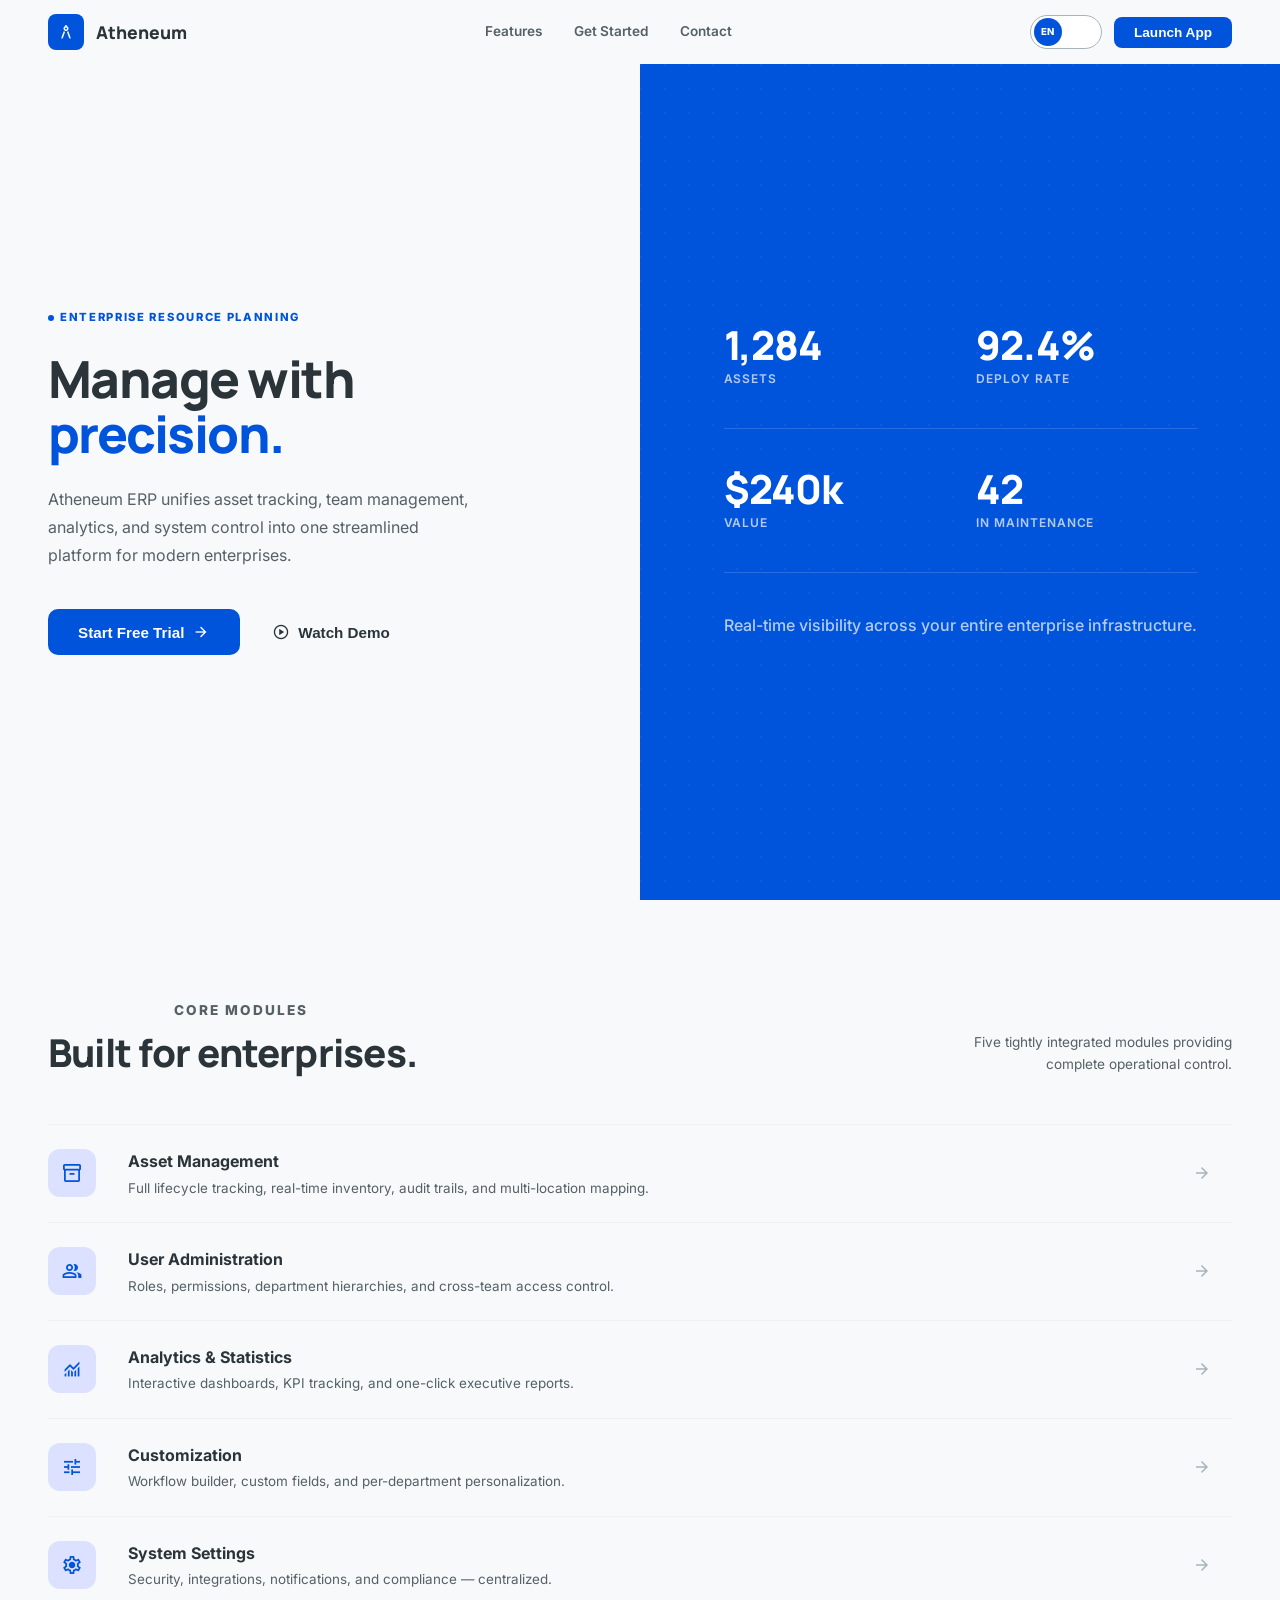
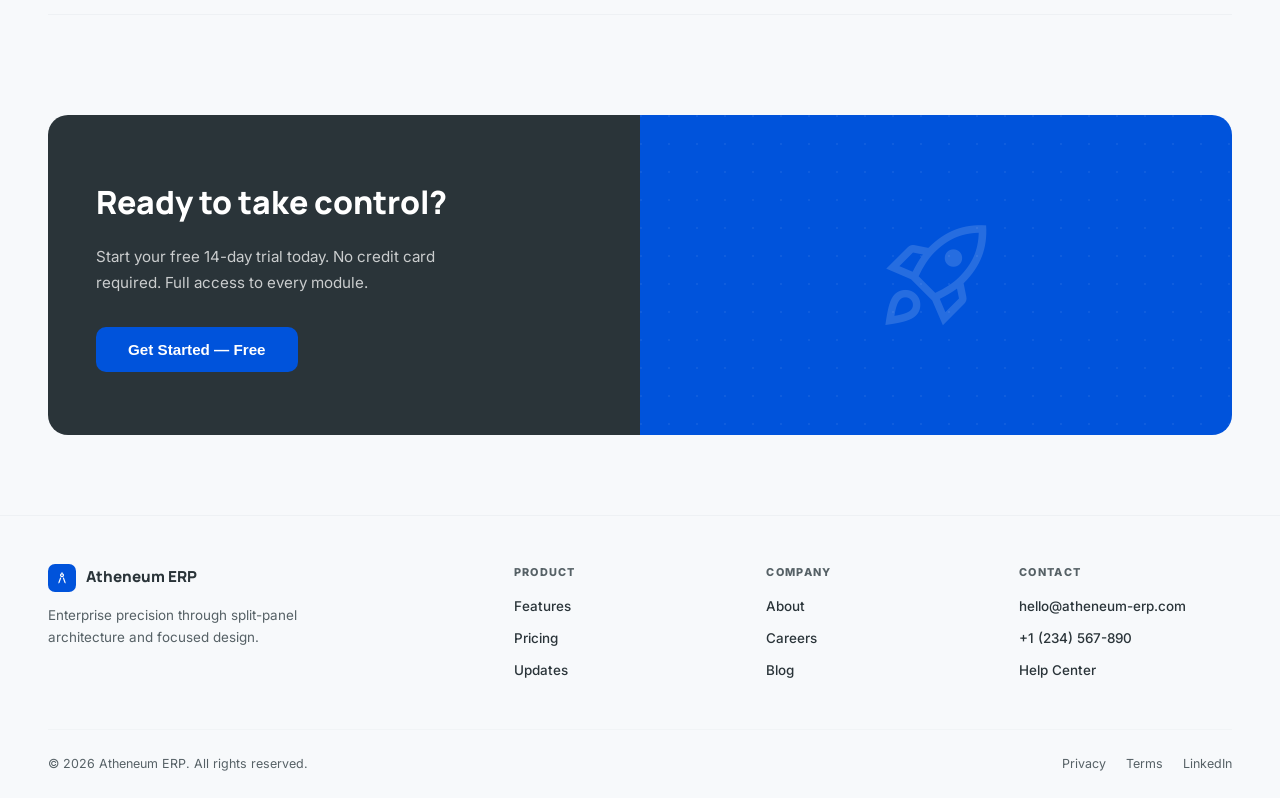
==== small-projects/ERP/landing/design5.html @ 6c259ea2 "done with ERP visuals" ====
<!doctype html>
<html lang="en" dir="ltr">
  <head>
    <meta charset="UTF-8" />
    <meta name="viewport" content="width=device-width, initial-scale=1.0" />
    <title>Atheneum ERP — Precision Architect</title>
    <meta
      name="description"
      content="Atheneum ERP — Asymmetric split-panel landing page for enterprise resource planning."
    />
    <link
      href="https://fonts.googleapis.com/css2?family=Manrope:wght@400;500;600;700;800&family=Inter:wght@400;500;600;700&display=swap"
      rel="stylesheet"
    />
    <link
      href="https://fonts.googleapis.com/css2?family=Material+Symbols+Outlined:wght,FILL@100..700,0..1&display=swap"
      rel="stylesheet"
    />
    <link
      href="https://fonts.googleapis.com/css2?family=Noto+Sans+Arabic:wght@400;500;600;700;800&display=swap"
      rel="stylesheet"
    />
    <style>
      *,
      *::before,
      *::after {
        margin: 0;
        padding: 0;
        box-sizing: border-box;
      }

      :root {
        --primary: #0053db;
        --primary-dim: #0048c1;
        --primary-light: #dbe1ff;
        --surface: #f7f9fb;
        --surface-lowest: #ffffff;
        --on-surface: #2a3439;
        --on-surface-variant: #566166;
        --outline-variant: #a9b4b9;
      }

      html {
        scroll-behavior: smooth;
      }
      body {
        font-family: "Inter", "Noto Sans Arabic", sans-serif;
        background: var(--surface);
        color: var(--on-surface);
        -webkit-font-smoothing: antialiased;
        line-height: 1.6;
      }
      [dir="rtl"] body {
        font-family: "Noto Sans Arabic", "Inter", sans-serif;
      }
      .font-headline {
        font-family: "Manrope", "Noto Sans Arabic", sans-serif;
      }
      [dir="rtl"] .font-headline {
        font-family: "Noto Sans Arabic", "Manrope", sans-serif;
      }

      /* ── Nav ── */
      .nav {
        position: fixed;
        top: 0;
        left: 0;
        right: 0;
        z-index: 100;
        background: rgba(247, 249, 251, 0.92);
        backdrop-filter: blur(20px);
      }
      .nav-inner {
        max-width: 1280px;
        margin: 0 auto;
        padding: 0 3rem;
        display: flex;
        align-items: center;
        justify-content: space-between;
        height: 64px;
      }
      .nav-logo {
        display: flex;
        align-items: center;
        gap: 0.75rem;
        text-decoration: none;
        color: inherit;
      }
      .logo-icon {
        width: 36px;
        height: 36px;
        background: var(--primary);
        border-radius: 8px;
        display: flex;
        align-items: center;
        justify-content: center;
      }
      .logo-icon span {
        color: white;
        font-size: 20px;
      }
      .logo-text {
        font-weight: 800;
        font-size: 1.1rem;
      }
      [dir="rtl"] .logo-text {
        font-family: "Noto Sans Arabic", "Manrope", sans-serif;
      }
      .nav-mid {
        display: flex;
        gap: 2rem;
      }
      .nav-mid a {
        text-decoration: none;
        font-size: 0.85rem;
        font-weight: 600;
        color: var(--on-surface-variant);
        transition: color 0.2s;
      }
      .nav-mid a:hover {
        color: var(--primary);
      }
      .nav-end {
        display: flex;
        align-items: center;
        gap: 0.75rem;
      }
      .lang-toggle {
        width: 72px;
        height: 34px;
        border-radius: 100px;
        border: 1px solid var(--outline-variant);
        background: var(--surface-lowest);
        cursor: pointer;
        position: relative;
        transition: all 0.3s;
        display: flex;
        align-items: center;
        padding: 3px;
      }
      .lang-toggle .knob {
        width: 28px;
        height: 28px;
        border-radius: 50%;
        background: var(--primary);
        display: flex;
        align-items: center;
        justify-content: center;
        color: white;
        font-size: 0.6rem;
        font-weight: 800;
        transition: transform 0.3s cubic-bezier(0.4, 0, 0.2, 1);
      }
      .lang-toggle.ar .knob {
        transform: translateX(36px);
      }
      [dir="rtl"] .lang-toggle.ar .knob {
        transform: translateX(-36px);
      }
      .cta-nav {
        padding: 8px 20px;
        border-radius: 8px;
        border: none;
        background: var(--primary);
        color: white;
        font-size: 0.85rem;
        font-weight: 700;
        cursor: pointer;
        transition: all 0.2s;
      }
      .cta-nav:hover {
        background: var(--primary-dim);
      }

      /* ── Split Hero ── */
      .hero {
        min-height: 100vh;
        display: grid;
        grid-template-columns: 1fr 1fr;
        padding-top: 64px;
      }
      .hero-left {
        display: flex;
        flex-direction: column;
        justify-content: center;
        padding: 80px 4rem 80px 3rem;
      }
      .hero-kicker {
        display: inline-flex;
        align-items: center;
        gap: 6px;
        font-size: 0.7rem;
        font-weight: 800;
        text-transform: uppercase;
        letter-spacing: 0.15em;
        color: var(--primary);
        margin-bottom: 1.5rem;
      }
      .hero-kicker .bullet {
        width: 6px;
        height: 6px;
        border-radius: 50%;
        background: var(--primary);
      }
      .hero h1 {
        font-size: clamp(2.5rem, 4vw, 3.5rem);
        font-weight: 800;
        line-height: 1.08;
        letter-spacing: -0.03em;
        margin-bottom: 1.5rem;
      }
      .hero h1 .blue {
        color: var(--primary);
      }
      .hero-desc {
        font-size: 1rem;
        color: var(--on-surface-variant);
        line-height: 1.75;
        margin-bottom: 2.5rem;
        max-width: 420px;
      }
      .hero-btns {
        display: flex;
        gap: 0.75rem;
      }
      .btn-solid {
        padding: 14px 30px;
        border-radius: 10px;
        border: none;
        background: var(--primary);
        color: white;
        font-size: 0.95rem;
        font-weight: 700;
        cursor: pointer;
        transition: all 0.25s;
        display: inline-flex;
        align-items: center;
        gap: 0.5rem;
      }
      .btn-solid:hover {
        background: var(--primary-dim);
        transform: translateY(-1px);
      }
      .btn-text {
        padding: 14px 20px;
        border-radius: 10px;
        border: none;
        background: transparent;
        color: var(--on-surface);
        font-size: 0.95rem;
        font-weight: 700;
        cursor: pointer;
        transition: color 0.2s;
        display: inline-flex;
        align-items: center;
        gap: 0.5rem;
      }
      .btn-text:hover {
        color: var(--primary);
      }

      .hero-right {
        background: var(--primary);
        display: flex;
        align-items: center;
        justify-content: center;
        position: relative;
        overflow: hidden;
      }
      .hero-right::before {
        content: "";
        position: absolute;
        inset: 0;
        opacity: 0.06;
        pointer-events: none;
        background: radial-gradient(
          circle at 1px 1px,
          white 1px,
          transparent 0
        );
        background-size: 24px 24px;
      }
      .hero-panel-content {
        position: relative;
        z-index: 1;
        color: white;
        padding: 3rem;
      }
      .panel-stats {
        display: grid;
        grid-template-columns: 1fr 1fr;
        gap: 2rem;
      }
      .panel-stat .value {
        font-size: 2.5rem;
        font-weight: 800;
        letter-spacing: -0.02em;
        line-height: 1;
      }
      .panel-stat .label {
        font-size: 0.75rem;
        font-weight: 600;
        opacity: 0.7;
        text-transform: uppercase;
        letter-spacing: 0.08em;
        margin-top: 0.25rem;
      }
      .panel-divider {
        grid-column: span 2;
        height: 1px;
        background: rgba(255, 255, 255, 0.15);
        margin: 0.5rem 0;
      }
      .panel-tagline {
        grid-column: span 2;
        font-size: 1rem;
        opacity: 0.7;
        font-weight: 500;
        line-height: 1.6;
      }

      /* ── Features (horizontal scroll style within grid) ── */
      .features {
        padding: 100px 3rem;
        max-width: 1280px;
        margin: 0 auto;
      }
      .section-header {
        display: flex;
        justify-content: space-between;
        align-items: flex-end;
        margin-bottom: 3rem;
      }
      .section-label {
        font-size: 0.7rem;
        font-weight: 800;
        text-transform: uppercase;
        letter-spacing: 0.15em;
        color: var(--primary);
        margin-bottom: 0.5rem;
      }
      .section-title {
        font-size: clamp(1.8rem, 3vw, 2.4rem);
        font-weight: 800;
        letter-spacing: -0.02em;
        line-height: 1.2;
      }
      .section-header p {
        font-size: 0.85rem;
        color: var(--on-surface-variant);
        max-width: 260px;
        text-align: right;
        line-height: 1.6;
      }
      [dir="rtl"] .section-header p {
        text-align: left;
      }

      .features-list {
        display: flex;
        flex-direction: column;
        gap: 0;
      }
      .feature-item {
        display: grid;
        grid-template-columns: 56px 1fr 40px;
        gap: 1.5rem;
        padding: 1.5rem 0;
        border-bottom: 1px solid rgba(169, 180, 185, 0.12);
        align-items: center;
        transition: all 0.2s;
        cursor: default;
      }
      .feature-item:first-child {
        border-top: 1px solid rgba(169, 180, 185, 0.12);
      }
      .feature-item:hover {
        padding-left: 0.5rem;
      }
      [dir="rtl"] .feature-item:hover {
        padding-left: 0;
        padding-right: 0.5rem;
      }
      .feature-item .icon-circle {
        width: 48px;
        height: 48px;
        border-radius: 12px;
        background: var(--primary-light);
        display: flex;
        align-items: center;
        justify-content: center;
      }
      .feature-item .icon-circle span {
        color: var(--primary);
        font-size: 22px;
      }
      .feature-item h3 {
        font-size: 1rem;
        font-weight: 700;
        margin-bottom: 0.2rem;
      }
      .feature-item p {
        font-size: 0.84rem;
        color: var(--on-surface-variant);
        line-height: 1.5;
      }
      .feature-item .arrow {
        color: var(--outline-variant);
        transition: all 0.2s;
        font-size: 20px;
      }
      .feature-item:hover .arrow {
        color: var(--primary);
        transform: translateX(4px);
      }
      [dir="rtl"] .feature-item:hover .arrow {
        transform: translateX(-4px);
      }

      /* ── CTA ── */
      .cta-section {
        padding: 0 3rem 80px;
        max-width: 1280px;
        margin: 0 auto;
      }
      .cta-split {
        display: grid;
        grid-template-columns: 1fr 1fr;
        border-radius: 20px;
        overflow: hidden;
        min-height: 320px;
      }
      .cta-left {
        background: var(--on-surface);
        color: white;
        padding: 48px;
        display: flex;
        flex-direction: column;
        justify-content: center;
      }
      .cta-left h2 {
        font-size: clamp(1.5rem, 2.5vw, 2rem);
        font-weight: 800;
        margin-bottom: 1rem;
      }
      .cta-left p {
        font-size: 0.95rem;
        opacity: 0.75;
        line-height: 1.7;
        margin-bottom: 2rem;
        max-width: 380px;
      }
      .btn-cta {
        padding: 14px 32px;
        border-radius: 10px;
        border: none;
        background: var(--primary);
        color: white;
        font-size: 0.95rem;
        font-weight: 700;
        cursor: pointer;
        transition: all 0.25s;
        align-self: flex-start;
      }
      .btn-cta:hover {
        transform: translateY(-2px);
        box-shadow: 0 8px 20px rgba(0, 83, 219, 0.3);
      }
      .cta-right {
        background: var(--primary);
        display: flex;
        align-items: center;
        justify-content: center;
        position: relative;
        overflow: hidden;
      }
      .cta-right::before {
        content: "";
        position: absolute;
        inset: 0;
        opacity: 0.06;
        pointer-events: none;
        background: radial-gradient(
          circle at 1px 1px,
          white 1px,
          transparent 0
        );
        background-size: 28px 28px;
      }
      .cta-right .big-icon {
        font-size: 120px;
        color: white;
        opacity: 0.15;
      }

      /* ── Footer ── */
      .footer {
        padding: 48px 3rem 24px;
        max-width: 1280px;
        margin: 0 auto;
        border-top: 1px solid rgba(169, 180, 185, 0.12);
      }
      .footer-grid {
        display: grid;
        grid-template-columns: 2fr 1fr 1fr 1fr;
        gap: 2.5rem;
        margin-bottom: 2.5rem;
      }
      .footer-brand p {
        font-size: 0.84rem;
        color: var(--on-surface-variant);
        line-height: 1.7;
        margin-top: 0.75rem;
        max-width: 260px;
      }
      .footer h4 {
        font-size: 0.68rem;
        font-weight: 800;
        text-transform: uppercase;
        letter-spacing: 0.12em;
        color: var(--on-surface-variant);
        margin-bottom: 0.75rem;
      }
      .footer ul {
        list-style: none;
      }
      .footer ul li {
        margin-bottom: 0.4rem;
      }
      .footer ul a {
        text-decoration: none;
        font-size: 0.84rem;
        color: var(--on-surface);
        font-weight: 500;
        transition: color 0.2s;
      }
      .footer ul a:hover {
        color: var(--primary);
      }
      .footer-bottom {
        display: flex;
        justify-content: space-between;
        align-items: center;
        padding-top: 1.5rem;
        border-top: 1px solid rgba(169, 180, 185, 0.08);
        font-size: 0.78rem;
        color: var(--on-surface-variant);
      }
      .footer-links {
        display: flex;
        gap: 1.25rem;
      }
      .footer-links a {
        color: var(--on-surface-variant);
        text-decoration: none;
        transition: color 0.2s;
      }
      .footer-links a:hover {
        color: var(--primary);
      }

      @media (max-width: 768px) {
        .nav-mid {
          display: none;
        }
        .nav-inner {
          padding: 0 1.5rem;
        }
        .hero {
          grid-template-columns: 1fr;
        }
        .hero-left {
          padding: 80px 1.5rem 40px;
        }
        .hero-right {
          min-height: 360px;
        }
        .features {
          padding: 60px 1.5rem;
        }
        .section-header {
          flex-direction: column;
          align-items: flex-start;
          gap: 1rem;
        }
        .section-header p {
          text-align: left;
        }
        .feature-item {
          grid-template-columns: 48px 1fr;
        }
        .feature-item .arrow {
          display: none;
        }
        .cta-section {
          padding: 0 1.5rem 60px;
        }
        .cta-split {
          grid-template-columns: 1fr;
        }
        .cta-right {
          min-height: 200px;
        }
        .footer {
          padding: 48px 1.5rem 24px;
        }
        .footer-grid {
          grid-template-columns: 1fr 1fr;
          gap: 1.5rem;
        }
        .footer-bottom {
          flex-direction: column;
          gap: 0.75rem;
          text-align: center;
        }
      }

      .fade-up {
        opacity: 0;
        transform: translateY(20px);
        transition:
          opacity 0.5s ease,
          transform 0.5s ease;
      }
      .fade-up.visible {
        opacity: 1;
        transform: translateY(0);
      }
    </style>
  </head>
  <body>
    <!-- Nav -->
    <nav class="nav">
      <div class="nav-inner">
        <a href="#" class="nav-logo">
          <div class="logo-icon">
            <span class="material-symbols-outlined">architecture</span>
          </div>
          <span class="logo-text font-headline">Atheneum</span>
        </a>
        <div class="nav-mid">
          <a href="#features" data-en="Features" data-ar="المميزات">Features</a>
          <a href="#cta" data-en="Get Started" data-ar="ابدأ">Get Started</a>
          <a href="#contact" data-en="Contact" data-ar="تواصل">Contact</a>
        </div>
        <div class="nav-end">
          <div class="lang-toggle" id="langToggle" onclick="toggleLang()">
            <div class="knob" id="langKnob">EN</div>
          </div>
          <button class="cta-nav" data-en="Launch App" data-ar="تشغيل">
            Launch App
          </button>
        </div>
      </div>
    </nav>

    <!-- Split Hero -->
    <section class="hero">
      <div class="hero-left fade-up">
        <div class="hero-kicker">
          <div class="bullet"></div>
          <span
            data-en="Enterprise Resource Planning"
            data-ar="تخطيط موارد المؤسسات"
            >Enterprise Resource Planning</span
          >
        </div>
        <h1 class="font-headline">
          <span data-en="Manage with" data-ar="أدر بـ">Manage with</span><br />
          <span class="blue" data-en="precision." data-ar="دقة."
            >precision.</span
          >
        </h1>
        <p
          class="hero-desc"
          data-en="Atheneum ERP unifies asset tracking, team management, analytics, and system control into one streamlined platform for modern enterprises."
          data-ar="يوحد Atheneum ERP تتبع الأصول وإدارة الفرق والتحليلات والتحكم بالنظام في منصة واحدة مبسطة للمؤسسات الحديثة."
        >
          Atheneum ERP unifies asset tracking, team management, analytics, and
          system control into one streamlined platform for modern enterprises.
        </p>
        <div class="hero-btns">
          <button class="btn-solid">
            <span data-en="Start Free Trial" data-ar="ابدأ تجربة مجانية"
              >Start Free Trial</span
            >
            <span class="material-symbols-outlined" style="font-size: 18px"
              >arrow_forward</span
            >
          </button>
          <button class="btn-text">
            <span class="material-symbols-outlined" style="font-size: 18px"
              >play_circle</span
            >
            <span data-en="Watch Demo" data-ar="شاهد العرض">Watch Demo</span>
          </button>
        </div>
      </div>
      <div class="hero-right">
        <div class="hero-panel-content fade-up">
          <div class="panel-stats">
            <div class="panel-stat">
              <div class="value font-headline">1,284</div>
              <div class="label" data-en="Assets" data-ar="أصول">Assets</div>
            </div>
            <div class="panel-stat">
              <div class="value font-headline">92.4%</div>
              <div class="label" data-en="Deploy Rate" data-ar="معدل النشر">
                Deploy Rate
              </div>
            </div>
            <div class="panel-divider"></div>
            <div class="panel-stat">
              <div class="value font-headline">$240k</div>
              <div class="label" data-en="Value" data-ar="القيمة">Value</div>
            </div>
            <div class="panel-stat">
              <div class="value font-headline">42</div>
              <div class="label" data-en="In Maintenance" data-ar="قيد الصيانة">
                In Maintenance
              </div>
            </div>
            <div class="panel-divider"></div>
            <p
              class="panel-tagline"
              data-en="Real-time visibility across your entire enterprise infrastructure."
              data-ar="رؤية فورية عبر البنية التحتية الكاملة لمؤسستك."
            >
              Real-time visibility across your entire enterprise infrastructure.
            </p>
          </div>
        </div>
      </div>
    </section>

    <!-- Features -->
    <section class="features" id="features">
      <div class="section-header fade-up">
        <div>
          <p
            class="section-label"
            data-en="Core Modules"
            data-ar="الوحدات الأساسية"
          >
            Core Modules
          </p>
          <h2
            class="section-title font-headline"
            data-en="Built for enterprises."
            data-ar="مصمم للمؤسسات."
          >
            Built for enterprises.
          </h2>
        </div>
        <p
          data-en="Five tightly integrated modules providing complete operational control."
          data-ar="خمس وحدات متكاملة بإحكام توفر تحكمًا تشغيليًا كاملاً."
        >
          Five tightly integrated modules providing complete operational
          control.
        </p>
      </div>
      <div class="features-list">
        <div class="feature-item fade-up">
          <div class="icon-circle">
            <span class="material-symbols-outlined">inventory_2</span>
          </div>
          <div>
            <h3 data-en="Asset Management" data-ar="إدارة الأصول">
              Asset Management
            </h3>
            <p
              data-en="Full lifecycle tracking, real-time inventory, audit trails, and multi-location mapping."
              data-ar="تتبع دورة الحياة الكاملة، جرد فوري، مسارات تدقيق، وخرائط متعددة المواقع."
            >
              Full lifecycle tracking, real-time inventory, audit trails, and
              multi-location mapping.
            </p>
          </div>
          <span class="material-symbols-outlined arrow">arrow_forward</span>
        </div>
        <div class="feature-item fade-up">
          <div class="icon-circle">
            <span class="material-symbols-outlined">group</span>
          </div>
          <div>
            <h3 data-en="User Administration" data-ar="إدارة المستخدمين">
              User Administration
            </h3>
            <p
              data-en="Roles, permissions, department hierarchies, and cross-team access control."
              data-ar="الأدوار والصلاحيات وتسلسل الأقسام والتحكم في الوصول عبر الفرق."
            >
              Roles, permissions, department hierarchies, and cross-team access
              control.
            </p>
          </div>
          <span class="material-symbols-outlined arrow">arrow_forward</span>
        </div>
        <div class="feature-item fade-up">
          <div class="icon-circle">
            <span class="material-symbols-outlined">monitoring</span>
          </div>
          <div>
            <h3
              data-en="Analytics & Statistics"
              data-ar="التحليلات والإحصائيات"
            >
              Analytics & Statistics
            </h3>
            <p
              data-en="Interactive dashboards, KPI tracking, and one-click executive reports."
              data-ar="لوحات تحكم تفاعلية وتتبع المؤشرات وتقارير تنفيذية بنقرة واحدة."
            >
              Interactive dashboards, KPI tracking, and one-click executive
              reports.
            </p>
          </div>
          <span class="material-symbols-outlined arrow">arrow_forward</span>
        </div>
        <div class="feature-item fade-up">
          <div class="icon-circle">
            <span class="material-symbols-outlined">tune</span>
          </div>
          <div>
            <h3 data-en="Customization" data-ar="التخصيص">Customization</h3>
            <p
              data-en="Workflow builder, custom fields, and per-department personalization."
              data-ar="منشئ سير العمل وحقول مخصصة وتخصيص لكل قسم."
            >
              Workflow builder, custom fields, and per-department
              personalization.
            </p>
          </div>
          <span class="material-symbols-outlined arrow">arrow_forward</span>
        </div>
        <div class="feature-item fade-up">
          <div class="icon-circle">
            <span class="material-symbols-outlined">settings</span>
          </div>
          <div>
            <h3 data-en="System Settings" data-ar="إعدادات النظام">
              System Settings
            </h3>
            <p
              data-en="Security, integrations, notifications, and compliance — centralized."
              data-ar="الأمان والتكاملات والإشعارات والامتثال — مركزية."
            >
              Security, integrations, notifications, and compliance —
              centralized.
            </p>
          </div>
          <span class="material-symbols-outlined arrow">arrow_forward</span>
        </div>
      </div>
    </section>

    <!-- CTA -->
    <section class="cta-section" id="cta">
      <div class="cta-split fade-up">
        <div class="cta-left">
          <h2
            class="font-headline"
            data-en="Ready to take control?"
            data-ar="هل أنت مستعد للسيطرة؟"
          >
            Ready to take control?
          </h2>
          <p
            data-en="Start your free 14-day trial today. No credit card required. Full access to every module."
            data-ar="ابدأ تجربتك المجانية لمدة 14 يومًا اليوم. بدون بطاقة ائتمان. وصول كامل لكل الوحدات."
          >
            Start your free 14-day trial today. No credit card required. Full
            access to every module.
          </p>
          <button
            class="btn-cta"
            data-en="Get Started — Free"
            data-ar="ابدأ — مجانًا"
          >
            Get Started — Free
          </button>
        </div>
        <div class="cta-right">
          <span class="material-symbols-outlined big-icon">rocket_launch</span>
        </div>
      </div>
    </section>

    <!-- Footer -->
    <footer class="footer" id="contact">
      <div class="footer-grid">
        <div class="footer-brand">
          <div
            style="
              display: flex;
              align-items: center;
              gap: 0.6rem;
              margin-bottom: 0.5rem;
            "
          >
            <div
              class="logo-icon"
              style="width: 28px; height: 28px; border-radius: 7px"
            >
              <span class="material-symbols-outlined" style="font-size: 16px"
                >architecture</span
              >
            </div>
            <span class="logo-text font-headline" style="font-size: 0.95rem"
              >Atheneum ERP</span
            >
          </div>
          <p
            data-en="Enterprise precision through split-panel architecture and focused design."
            data-ar="دقة مؤسسية من خلال هندسة الألواح المنقسمة والتصميم المركّز."
          >
            Enterprise precision through split-panel architecture and focused
            design.
          </p>
        </div>
        <div>
          <h4 data-en="Product" data-ar="المنتج">Product</h4>
          <ul>
            <li>
              <a href="#features" data-en="Features" data-ar="المميزات"
                >Features</a
              >
            </li>
            <li><a href="#" data-en="Pricing" data-ar="الأسعار">Pricing</a></li>
            <li>
              <a href="#" data-en="Updates" data-ar="التحديثات">Updates</a>
            </li>
          </ul>
        </div>
        <div>
          <h4 data-en="Company" data-ar="الشركة">Company</h4>
          <ul>
            <li><a href="#" data-en="About" data-ar="عن الشركة">About</a></li>
            <li><a href="#" data-en="Careers" data-ar="التوظيف">Careers</a></li>
            <li><a href="#" data-en="Blog" data-ar="المدونة">Blog</a></li>
          </ul>
        </div>
        <div>
          <h4 data-en="Contact" data-ar="تواصل">Contact</h4>
          <ul>
            <li>
              <a href="mailto:hello@atheneum-erp.com">hello@atheneum-erp.com</a>
            </li>
            <li><a href="tel:+1234567890">+1 (234) 567-890</a></li>
            <li>
              <a href="#" data-en="Help Center" data-ar="مركز المساعدة"
                >Help Center</a
              >
            </li>
          </ul>
        </div>
      </div>
      <div class="footer-bottom">
        <span
          data-en="© 2026 Atheneum ERP. All rights reserved."
          data-ar="© 2026 Atheneum ERP. جميع الحقوق محفوظة."
          >© 2026 Atheneum ERP. All rights reserved.</span
        >
        <div class="footer-links">
          <a href="#" data-en="Privacy" data-ar="الخصوصية">Privacy</a>
          <a href="#" data-en="Terms" data-ar="الشروط">Terms</a>
          <a href="#" data-en="LinkedIn" data-ar="لينكدإن">LinkedIn</a>
        </div>
      </div>
    </footer>

    <script>
      let currentLang = "en";
      function toggleLang() {
        currentLang = currentLang === "en" ? "ar" : "en";
        document.documentElement.lang = currentLang;
        document.documentElement.dir = currentLang === "ar" ? "rtl" : "ltr";
        const knob = document.getElementById("langKnob");
        const toggle = document.getElementById("langToggle");
        knob.textContent = currentLang === "en" ? "EN" : "ع";
        toggle.classList.toggle("ar", currentLang === "ar");
        document.querySelectorAll("[data-en]").forEach((el) => {
          el.textContent = el.getAttribute("data-" + currentLang);
        });
      }
      const observer = new IntersectionObserver(
        (entries) => {
          entries.forEach((entry, i) => {
            if (entry.isIntersecting) {
              setTimeout(() => entry.target.classList.add("visible"), i * 60);
              observer.unobserve(entry.target);
            }
          });
        },
        { threshold: 0.1 },
      );
      document
        .querySelectorAll(".fade-up")
        .forEach((el) => observer.observe(el));
    </script>
  </body>
</html>
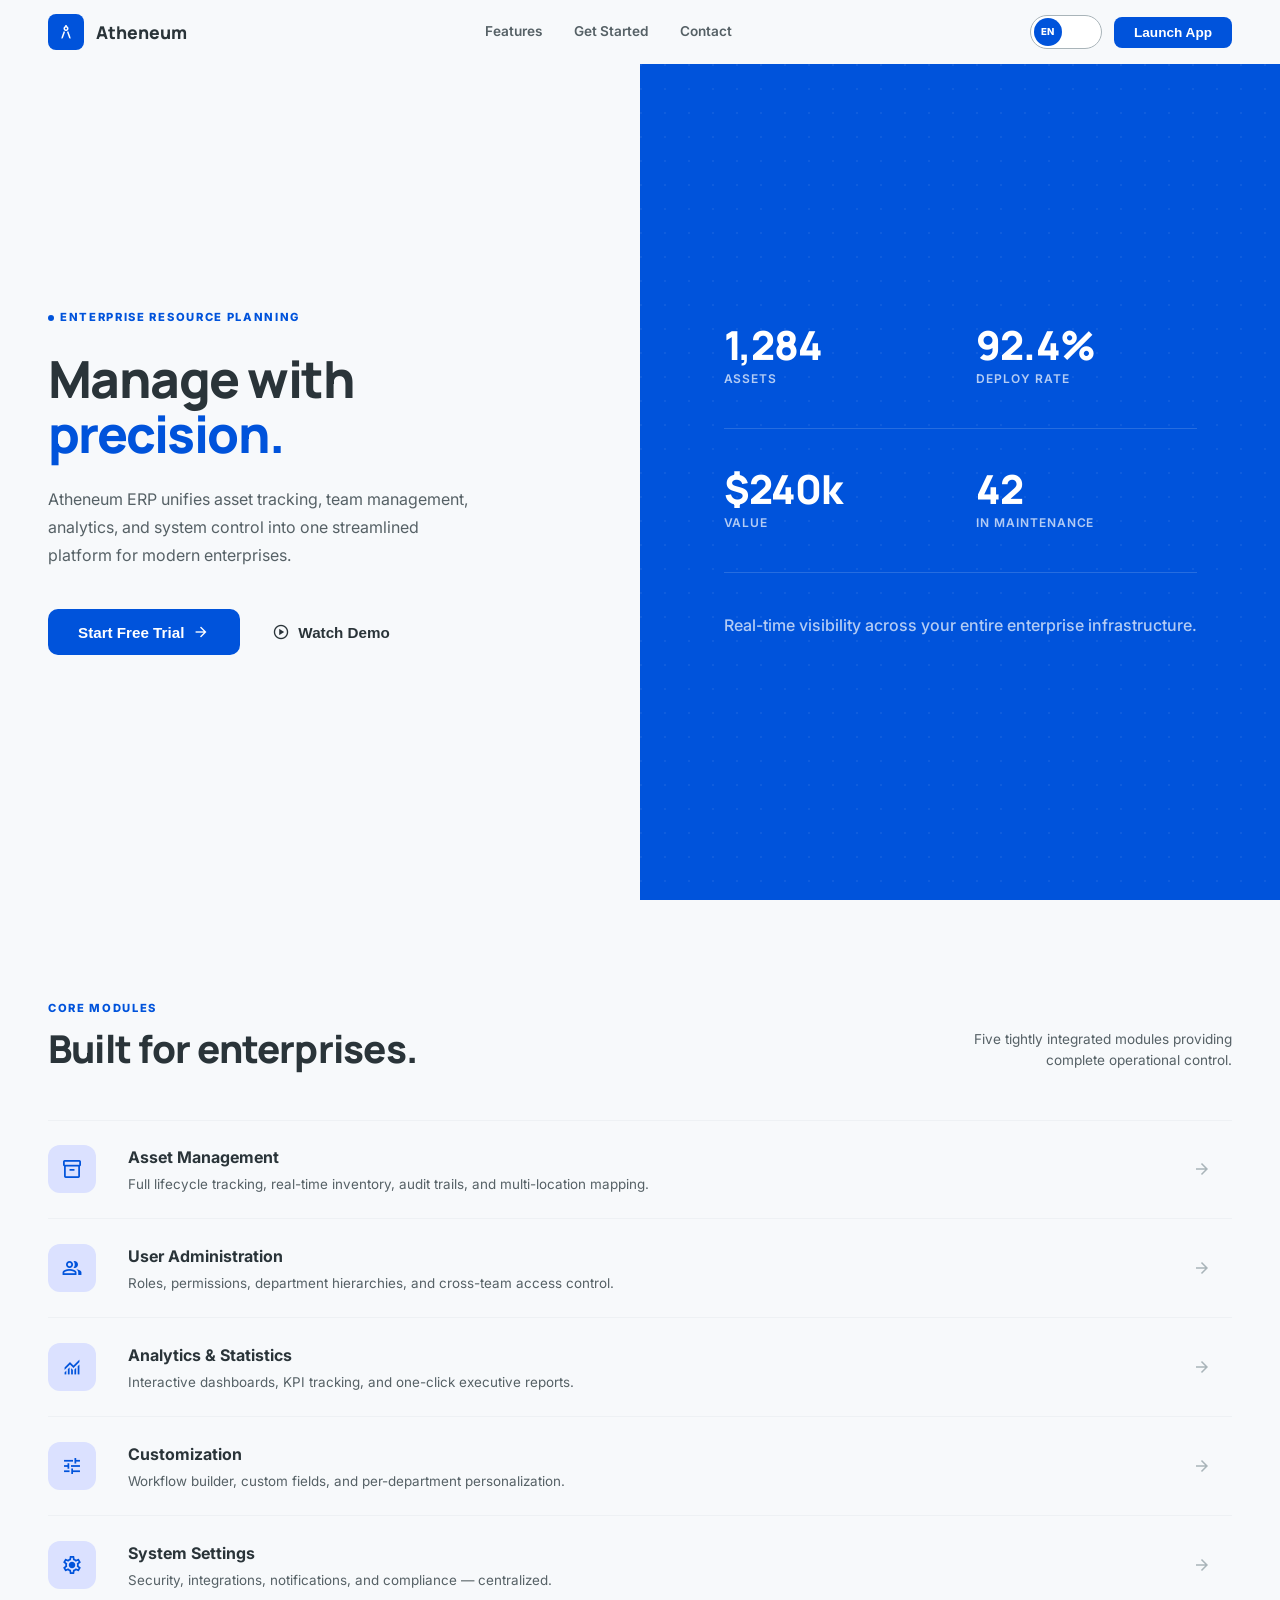
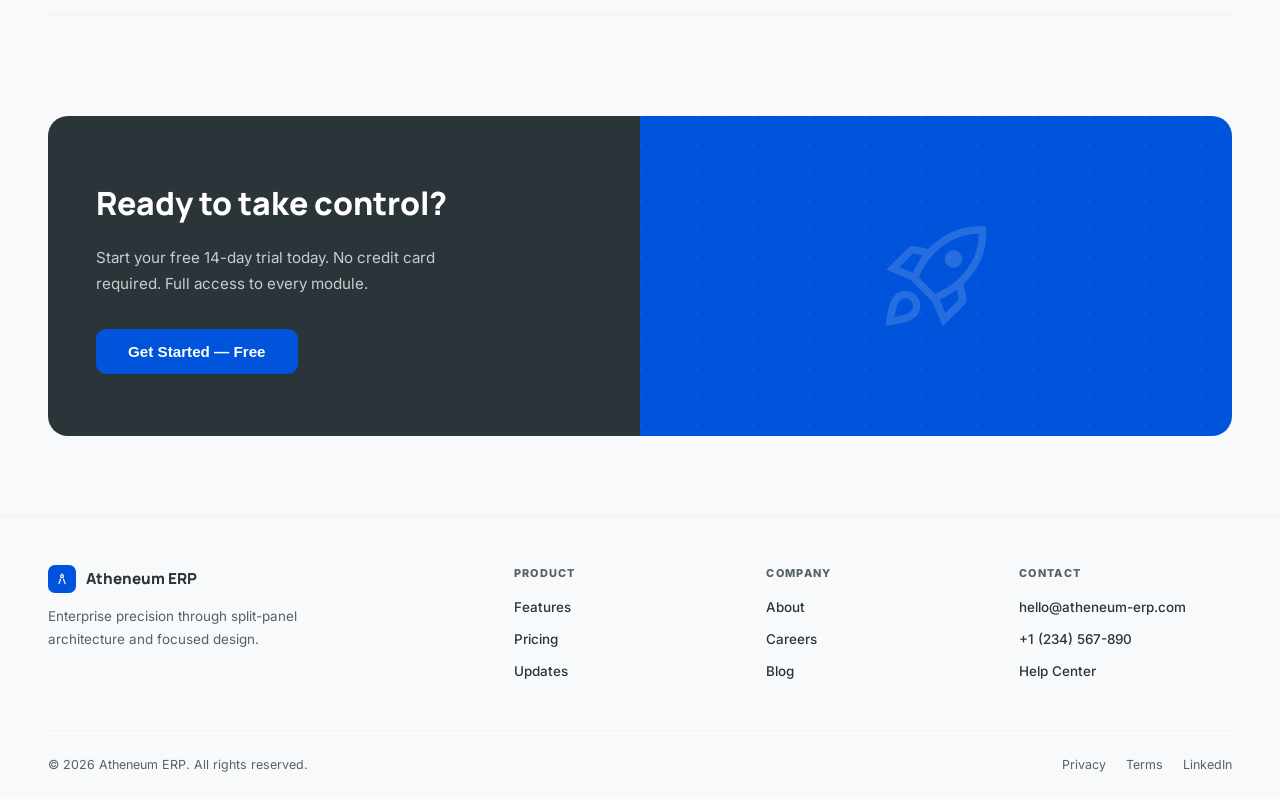
==== commit 05389415: "landing page for ERP project" ====
--- a/small-projects/ERP/landing/design5.html
+++ b/small-projects/ERP/landing/design5.html
@@ -17,7 +17,7 @@
       rel="stylesheet"
     />
     <link
-      href="https://fonts.googleapis.com/css2?family=Noto+Sans+Arabic:wght@400;500;600;700;800&display=swap"
+      href="https://fonts.googleapis.com/css2?family=Cairo:wght@400;500;600;700;800&display=swap"
       rel="stylesheet"
     />
     <style>
@@ -44,20 +44,20 @@
         scroll-behavior: smooth;
       }
       body {
-        font-family: "Inter", "Noto Sans Arabic", sans-serif;
+        font-family: "Inter", "Cairo", sans-serif;
         background: var(--surface);
         color: var(--on-surface);
         -webkit-font-smoothing: antialiased;
         line-height: 1.6;
       }
       [dir="rtl"] body {
-        font-family: "Noto Sans Arabic", "Inter", sans-serif;
+        font-family: "Cairo", "Inter", sans-serif;
       }
       .font-headline {
-        font-family: "Manrope", "Noto Sans Arabic", sans-serif;
+        font-family: "Manrope", "Cairo", sans-serif;
       }
       [dir="rtl"] .font-headline {
-        font-family: "Noto Sans Arabic", "Manrope", sans-serif;
+        font-family: "Cairo", "Manrope", sans-serif;
       }
 
       /* ── Nav ── */
@@ -104,7 +104,7 @@
         font-size: 1.1rem;
       }
       [dir="rtl"] .logo-text {
-        font-family: "Noto Sans Arabic", "Manrope", sans-serif;
+        font-family: "Cairo", "Manrope", sans-serif;
       }
       .nav-mid {
         display: flex;
@@ -319,7 +319,7 @@
         line-height: 1.6;
       }
 
-      /* ── Features (horizontal scroll style within grid) ── */
+      /* ── Features Section ── */
       .features {
         padding: 100px 3rem;
         max-width: 1280px;
@@ -345,17 +345,18 @@
         letter-spacing: -0.02em;
         line-height: 1.2;
       }
-      .section-header p {
+      .section-header > p {
         font-size: 0.85rem;
         color: var(--on-surface-variant);
         max-width: 260px;
         text-align: right;
         line-height: 1.6;
       }
-      [dir="rtl"] .section-header p {
+      [dir="rtl"] .section-header > p {
         text-align: left;
       }
 
+      /* Feature rows */
       .features-list {
         display: flex;
         flex-direction: column;
@@ -369,17 +370,25 @@
         border-bottom: 1px solid rgba(169, 180, 185, 0.12);
         align-items: center;
         transition: all 0.2s;
-        cursor: default;
+        cursor: pointer;
       }
       .feature-item:first-child {
         border-top: 1px solid rgba(169, 180, 185, 0.12);
       }
       .feature-item:hover {
         padding-left: 0.5rem;
+        background: rgba(0, 83, 219, 0.015);
       }
       [dir="rtl"] .feature-item:hover {
         padding-left: 0;
         padding-right: 0.5rem;
+      }
+      .feature-item.active {
+        background: rgba(0, 83, 219, 0.03);
+        border-color: var(--primary);
+      }
+      .feature-item.active + .feature-item {
+        border-top-color: transparent;
       }
       .feature-item .icon-circle {
         width: 48px;
@@ -389,6 +398,13 @@
         display: flex;
         align-items: center;
         justify-content: center;
+        transition: all 0.3s;
+      }
+      .feature-item.active .icon-circle {
+        background: var(--primary);
+      }
+      .feature-item.active .icon-circle span {
+        color: white;
       }
       .feature-item .icon-circle span {
         color: var(--primary);
@@ -406,7 +422,7 @@
       }
       .feature-item .arrow {
         color: var(--outline-variant);
-        transition: all 0.2s;
+        transition: all 0.3s;
         font-size: 20px;
       }
       .feature-item:hover .arrow {
@@ -415,6 +431,132 @@
       }
       [dir="rtl"] .feature-item:hover .arrow {
         transform: translateX(-4px);
+      }
+      .feature-item.active .arrow {
+        color: var(--primary);
+        transform: rotate(90deg);
+      }
+      [dir="rtl"] .feature-item.active .arrow {
+        transform: rotate(-90deg);
+      }
+
+      /* Feature detail panel */
+      .feature-detail {
+        max-height: 0;
+        overflow: hidden;
+        transition:
+          max-height 0.5s cubic-bezier(0.4, 0, 0.2, 1),
+          opacity 0.4s ease;
+        opacity: 0;
+        border-bottom: 1px solid transparent;
+      }
+      .feature-detail.open {
+        max-height: 700px;
+        opacity: 1;
+        border-bottom: 1px solid rgba(169, 180, 185, 0.12);
+      }
+      .feature-detail-inner {
+        display: grid;
+        grid-template-columns: 1fr 1fr;
+        gap: 3rem;
+        padding: 2rem 0 2.5rem;
+      }
+      .detail-content {
+        display: flex;
+        flex-direction: column;
+        justify-content: center;
+      }
+      .detail-content .detail-badge {
+        display: inline-flex;
+        align-items: center;
+        gap: 6px;
+        font-size: 0.65rem;
+        font-weight: 800;
+        text-transform: uppercase;
+        letter-spacing: 0.12em;
+        color: var(--primary);
+        margin-bottom: 1rem;
+      }
+      .detail-content .detail-badge .dot {
+        width: 6px;
+        height: 6px;
+        border-radius: 50%;
+        background: var(--primary);
+      }
+      .detail-content h3 {
+        font-size: 1.5rem;
+        font-weight: 800;
+        letter-spacing: -0.02em;
+        margin-bottom: 1rem;
+        line-height: 1.2;
+      }
+      .detail-content .detail-desc {
+        font-size: 0.92rem;
+        color: var(--on-surface-variant);
+        line-height: 1.75;
+        margin-bottom: 1.5rem;
+      }
+      .detail-highlights {
+        list-style: none;
+        display: flex;
+        flex-direction: column;
+        gap: 0.6rem;
+      }
+      .detail-highlights li {
+        display: flex;
+        align-items: center;
+        gap: 0.6rem;
+        font-size: 0.85rem;
+        font-weight: 600;
+        color: var(--on-surface);
+      }
+      .detail-highlights li .check {
+        width: 22px;
+        height: 22px;
+        border-radius: 6px;
+        background: var(--primary-light);
+        display: flex;
+        align-items: center;
+        justify-content: center;
+        flex-shrink: 0;
+      }
+      .detail-highlights li .check span {
+        color: var(--primary);
+        font-size: 14px;
+      }
+
+      .detail-screen {
+        border-radius: 14px;
+        overflow: hidden;
+        border: 1px solid rgba(169, 180, 185, 0.12);
+        box-shadow: 0 8px 32px rgba(42, 52, 57, 0.06);
+        background: var(--surface-lowest);
+        position: relative;
+      }
+      .detail-screen img {
+        width: 100%;
+        height: 100%;
+        object-fit: cover;
+        object-position: top left;
+        display: block;
+      }
+      .detail-screen .screen-label {
+        position: absolute;
+        bottom: 12px;
+        left: 12px;
+        padding: 4px 12px;
+        border-radius: 8px;
+        background: rgba(255, 255, 255, 0.9);
+        backdrop-filter: blur(8px);
+        font-size: 0.65rem;
+        font-weight: 800;
+        text-transform: uppercase;
+        letter-spacing: 0.06em;
+        color: var(--on-surface);
+      }
+      [dir="rtl"] .detail-screen .screen-label {
+        left: auto;
+        right: 12px;
       }
 
       /* ── CTA ── */
@@ -583,7 +725,7 @@
           align-items: flex-start;
           gap: 1rem;
         }
-        .section-header p {
+        .section-header > p {
           text-align: left;
         }
         .feature-item {
@@ -591,6 +733,13 @@
         }
         .feature-item .arrow {
           display: none;
+        }
+        .feature-detail-inner {
+          grid-template-columns: 1fr;
+          gap: 1.5rem;
+        }
+        .detail-screen {
+          order: -1;
         }
         .cta-section {
           padding: 0 1.5rem 60px;
@@ -666,8 +815,8 @@
           >
         </div>
         <h1 class="font-headline">
-          <span data-en="Manage with" data-ar="أدر بـ">Manage with</span><br />
-          <span class="blue" data-en="precision." data-ar="دقة."
+          <span data-en="Manage with" data-ar="أدر">Manage with</span><br />
+          <span class="blue" data-en="precision." data-ar="بدقة"
             >precision.</span
           >
         </h1>
@@ -760,8 +909,14 @@
           control.
         </p>
       </div>
+
       <div class="features-list">
-        <div class="feature-item fade-up">
+        <!-- 1. Asset Management -->
+        <div
+          class="feature-item fade-up"
+          data-feature="assets"
+          onclick="toggleFeature('assets')"
+        >
           <div class="icon-circle">
             <span class="material-symbols-outlined">inventory_2</span>
           </div>
@@ -779,7 +934,97 @@
           </div>
           <span class="material-symbols-outlined arrow">arrow_forward</span>
         </div>
-        <div class="feature-item fade-up">
+        <div class="feature-detail" id="detail-assets">
+          <div class="feature-detail-inner">
+            <div class="detail-content">
+              <div class="detail-badge">
+                <div class="dot"></div>
+                <span data-en="Module 01" data-ar="الوحدة 01">Module 01</span>
+              </div>
+              <h3
+                class="font-headline"
+                data-en="Complete Asset Lifecycle Management"
+                data-ar="إدارة كاملة لدورة حياة الأصول"
+              >
+                Complete Asset Lifecycle Management
+              </h3>
+              <p
+                class="detail-desc"
+                data-en="Track every asset from procurement through deployment to retirement. Atheneum's asset module provides real-time visibility across all your facilities, with automated audit trails and depreciation forecasting that keeps your inventory accurate and compliant."
+                data-ar="تتبع كل أصل من الشراء مرورًا بالنشر وحتى الإيقاف. توفر وحدة الأصول في Atheneum رؤية فورية عبر جميع منشآتك، مع مسارات تدقيق آلية وتوقع الاستهلاك للحفاظ على دقة المخزون والامتثال."
+              >
+                Track every asset from procurement through deployment to
+                retirement. Atheneum's asset module provides real-time
+                visibility across all your facilities, with automated audit
+                trails and depreciation forecasting that keeps your inventory
+                accurate and compliant.
+              </p>
+              <ul class="detail-highlights">
+                <li>
+                  <div class="check">
+                    <span class="material-symbols-outlined">check</span>
+                  </div>
+                  <span
+                    data-en="Real-time inventory tracking across locations"
+                    data-ar="تتبع فوري للمخزون عبر المواقع"
+                    >Real-time inventory tracking across locations</span
+                  >
+                </li>
+                <li>
+                  <div class="check">
+                    <span class="material-symbols-outlined">check</span>
+                  </div>
+                  <span
+                    data-en="Automated audit trail and compliance logging"
+                    data-ar="مسار تدقيق آلي وسجل الامتثال"
+                    >Automated audit trail and compliance logging</span
+                  >
+                </li>
+                <li>
+                  <div class="check">
+                    <span class="material-symbols-outlined">check</span>
+                  </div>
+                  <span
+                    data-en="Depreciation forecasting and lifecycle reports"
+                    data-ar="توقع الاستهلاك وتقارير دورة الحياة"
+                    >Depreciation forecasting and lifecycle reports</span
+                  >
+                </li>
+                <li>
+                  <div class="check">
+                    <span class="material-symbols-outlined">check</span>
+                  </div>
+                  <span
+                    data-en="Multi-location mapping with status indicators"
+                    data-ar="خرائط متعددة المواقع مع مؤشرات الحالة"
+                    >Multi-location mapping with status indicators</span
+                  >
+                </li>
+              </ul>
+            </div>
+            <div class="detail-screen">
+              <img
+                src="../screenshots/assets-management-light.png"
+                alt="Asset Management Screen"
+                loading="lazy"
+              />
+              <div
+                class="screen-label"
+                data-en="Assets Dashboard"
+                data-ar="لوحة الأصول"
+              >
+                Assets Dashboard
+              </div>
+            </div>
+          </div>
+        </div>
+
+        <!-- 2. User Administration -->
+        <div
+          class="feature-item fade-up"
+          data-feature="users"
+          onclick="toggleFeature('users')"
+        >
           <div class="icon-circle">
             <span class="material-symbols-outlined">group</span>
           </div>
@@ -797,7 +1042,96 @@
           </div>
           <span class="material-symbols-outlined arrow">arrow_forward</span>
         </div>
-        <div class="feature-item fade-up">
+        <div class="feature-detail" id="detail-users">
+          <div class="feature-detail-inner">
+            <div class="detail-content">
+              <div class="detail-badge">
+                <div class="dot"></div>
+                <span data-en="Module 02" data-ar="الوحدة 02">Module 02</span>
+              </div>
+              <h3
+                class="font-headline"
+                data-en="Granular Team & Access Control"
+                data-ar="تحكم دقيق بالفرق والوصول"
+              >
+                Granular Team & Access Control
+              </h3>
+              <p
+                class="detail-desc"
+                data-en="Organize your entire workforce with role-based access, department hierarchies, and cross-team permission inheritance. Bulk-provision users, enforce security policies, and maintain a clear organizational structure that scales with your enterprise."
+                data-ar="نظّم قوة العمل بالكامل مع وصول قائم على الأدوار وتسلسل الأقسام ووراثة الصلاحيات عبر الفرق. وفّر المستخدمين بالجملة وطبّق سياسات الأمان وحافظ على هيكل تنظيمي واضح يتوسع مع مؤسستك."
+              >
+                Organize your entire workforce with role-based access,
+                department hierarchies, and cross-team permission inheritance.
+                Bulk-provision users, enforce security policies, and maintain a
+                clear organizational structure that scales with your enterprise.
+              </p>
+              <ul class="detail-highlights">
+                <li>
+                  <div class="check">
+                    <span class="material-symbols-outlined">check</span>
+                  </div>
+                  <span
+                    data-en="Role-based access with fine-grained permissions"
+                    data-ar="وصول قائم على الأدوار مع صلاحيات دقيقة"
+                    >Role-based access with fine-grained permissions</span
+                  >
+                </li>
+                <li>
+                  <div class="check">
+                    <span class="material-symbols-outlined">check</span>
+                  </div>
+                  <span
+                    data-en="Department hierarchies and team structures"
+                    data-ar="تسلسل الأقسام وهياكل الفرق"
+                    >Department hierarchies and team structures</span
+                  >
+                </li>
+                <li>
+                  <div class="check">
+                    <span class="material-symbols-outlined">check</span>
+                  </div>
+                  <span
+                    data-en="Bulk user provisioning and onboarding"
+                    data-ar="توفير المستخدمين بالجملة وإعداد الانضمام"
+                    >Bulk user provisioning and onboarding</span
+                  >
+                </li>
+                <li>
+                  <div class="check">
+                    <span class="material-symbols-outlined">check</span>
+                  </div>
+                  <span
+                    data-en="Cross-team permission inheritance"
+                    data-ar="وراثة الصلاحيات عبر الفرق"
+                    >Cross-team permission inheritance</span
+                  >
+                </li>
+              </ul>
+            </div>
+            <div class="detail-screen">
+              <img
+                src="../screenshots/users-management-light.png"
+                alt="User Administration Screen"
+                loading="lazy"
+              />
+              <div
+                class="screen-label"
+                data-en="Users Dashboard"
+                data-ar="لوحة المستخدمين"
+              >
+                Users Dashboard
+              </div>
+            </div>
+          </div>
+        </div>
+
+        <!-- 3. Analytics & Statistics -->
+        <div
+          class="feature-item fade-up"
+          data-feature="analytics"
+          onclick="toggleFeature('analytics')"
+        >
           <div class="icon-circle">
             <span class="material-symbols-outlined">monitoring</span>
           </div>
@@ -818,7 +1152,96 @@
           </div>
           <span class="material-symbols-outlined arrow">arrow_forward</span>
         </div>
-        <div class="feature-item fade-up">
+        <div class="feature-detail" id="detail-analytics">
+          <div class="feature-detail-inner">
+            <div class="detail-content">
+              <div class="detail-badge">
+                <div class="dot"></div>
+                <span data-en="Module 03" data-ar="الوحدة 03">Module 03</span>
+              </div>
+              <h3
+                class="font-headline"
+                data-en="Data-Driven Decision Making"
+                data-ar="اتخاذ قرارات مبنية على البيانات"
+              >
+                Data-Driven Decision Making
+              </h3>
+              <p
+                class="detail-desc"
+                data-en="Transform raw operations data into actionable insights with interactive dashboards, automated trend detection, and executive-ready reports. Customize KPIs per department and export comprehensive analyses with a single click."
+                data-ar="حوّل بيانات العمليات الخام إلى رؤى قابلة للتنفيذ مع لوحات تحكم تفاعلية واكتشاف الاتجاهات الآلي وتقارير جاهزة للمستوى التنفيذي. خصص مؤشرات الأداء لكل قسم وصدّر تحليلات شاملة بنقرة واحدة."
+              >
+                Transform raw operations data into actionable insights with
+                interactive dashboards, automated trend detection, and
+                executive-ready reports. Customize KPIs per department and
+                export comprehensive analyses with a single click.
+              </p>
+              <ul class="detail-highlights">
+                <li>
+                  <div class="check">
+                    <span class="material-symbols-outlined">check</span>
+                  </div>
+                  <span
+                    data-en="Interactive dashboards with real-time data"
+                    data-ar="لوحات تحكم تفاعلية مع بيانات فورية"
+                    >Interactive dashboards with real-time data</span
+                  >
+                </li>
+                <li>
+                  <div class="check">
+                    <span class="material-symbols-outlined">check</span>
+                  </div>
+                  <span
+                    data-en="Automated trend detection and alerts"
+                    data-ar="اكتشاف الاتجاهات والتنبيهات الآلية"
+                    >Automated trend detection and alerts</span
+                  >
+                </li>
+                <li>
+                  <div class="check">
+                    <span class="material-symbols-outlined">check</span>
+                  </div>
+                  <span
+                    data-en="Customizable KPIs per department"
+                    data-ar="مؤشرات أداء قابلة للتخصيص لكل قسم"
+                    >Customizable KPIs per department</span
+                  >
+                </li>
+                <li>
+                  <div class="check">
+                    <span class="material-symbols-outlined">check</span>
+                  </div>
+                  <span
+                    data-en="One-click executive report export"
+                    data-ar="تصدير التقارير التنفيذية بنقرة واحدة"
+                    >One-click executive report export</span
+                  >
+                </li>
+              </ul>
+            </div>
+            <div class="detail-screen">
+              <img
+                src="../screenshots/statistics-light.png"
+                alt="Analytics Screen"
+                loading="lazy"
+              />
+              <div
+                class="screen-label"
+                data-en="Statistics Dashboard"
+                data-ar="لوحة الإحصائيات"
+              >
+                Statistics Dashboard
+              </div>
+            </div>
+          </div>
+        </div>
+
+        <!-- 4. Customization -->
+        <div
+          class="feature-item fade-up"
+          data-feature="customization"
+          onclick="toggleFeature('customization')"
+        >
           <div class="icon-circle">
             <span class="material-symbols-outlined">tune</span>
           </div>
@@ -834,7 +1257,97 @@
           </div>
           <span class="material-symbols-outlined arrow">arrow_forward</span>
         </div>
-        <div class="feature-item fade-up">
+        <div class="feature-detail" id="detail-customization">
+          <div class="feature-detail-inner">
+            <div class="detail-content">
+              <div class="detail-badge">
+                <div class="dot"></div>
+                <span data-en="Module 04" data-ar="الوحدة 04">Module 04</span>
+              </div>
+              <h3
+                class="font-headline"
+                data-en="Tailored to Your Organization"
+                data-ar="مخصص لمؤسستك"
+              >
+                Tailored to Your Organization
+              </h3>
+              <p
+                class="detail-desc"
+                data-en="Every enterprise operates differently. Atheneum's customization engine lets you design workflows, create custom data fields, apply conditional logic, and personalize interfaces per department — ensuring the platform works exactly the way your teams need it to."
+                data-ar="كل مؤسسة تعمل بشكل مختلف. يتيح لك محرك التخصيص في Atheneum تصميم سير العمل وإنشاء حقول بيانات مخصصة وتطبيق المنطق الشرطي وتخصيص الواجهات لكل قسم — لضمان عمل المنصة بالطريقة التي يحتاجها فريقك تمامًا."
+              >
+                Every enterprise operates differently. Atheneum's customization
+                engine lets you design workflows, create custom data fields,
+                apply conditional logic, and personalize interfaces per
+                department — ensuring the platform works exactly the way your
+                teams need it to.
+              </p>
+              <ul class="detail-highlights">
+                <li>
+                  <div class="check">
+                    <span class="material-symbols-outlined">check</span>
+                  </div>
+                  <span
+                    data-en="Visual workflow builder with conditional logic"
+                    data-ar="منشئ سير عمل مرئي مع منطق شرطي"
+                    >Visual workflow builder with conditional logic</span
+                  >
+                </li>
+                <li>
+                  <div class="check">
+                    <span class="material-symbols-outlined">check</span>
+                  </div>
+                  <span
+                    data-en="Custom field types and data schemas"
+                    data-ar="أنواع حقول مخصصة ومخططات بيانات"
+                    >Custom field types and data schemas</span
+                  >
+                </li>
+                <li>
+                  <div class="check">
+                    <span class="material-symbols-outlined">check</span>
+                  </div>
+                  <span
+                    data-en="Per-department interface personalization"
+                    data-ar="تخصيص الواجهة لكل قسم"
+                    >Per-department interface personalization</span
+                  >
+                </li>
+                <li>
+                  <div class="check">
+                    <span class="material-symbols-outlined">check</span>
+                  </div>
+                  <span
+                    data-en="Template library for rapid deployment"
+                    data-ar="مكتبة قوالب للنشر السريع"
+                    >Template library for rapid deployment</span
+                  >
+                </li>
+              </ul>
+            </div>
+            <div class="detail-screen">
+              <img
+                src="../screenshots/customization-light.png"
+                alt="Customization Screen"
+                loading="lazy"
+              />
+              <div
+                class="screen-label"
+                data-en="Customization Panel"
+                data-ar="لوحة التخصيص"
+              >
+                Customization Panel
+              </div>
+            </div>
+          </div>
+        </div>
+
+        <!-- 5. System Settings -->
+        <div
+          class="feature-item fade-up"
+          data-feature="settings"
+          onclick="toggleFeature('settings')"
+        >
           <div class="icon-circle">
             <span class="material-symbols-outlined">settings</span>
           </div>
@@ -851,6 +1364,89 @@
             </p>
           </div>
           <span class="material-symbols-outlined arrow">arrow_forward</span>
+        </div>
+        <div class="feature-detail" id="detail-settings">
+          <div class="feature-detail-inner">
+            <div class="detail-content">
+              <div class="detail-badge">
+                <div class="dot"></div>
+                <span data-en="Module 05" data-ar="الوحدة 05">Module 05</span>
+              </div>
+              <h3
+                class="font-headline"
+                data-en="Centralized System Control"
+                data-ar="تحكم مركزي بالنظام"
+              >
+                Centralized System Control
+              </h3>
+              <p
+                class="detail-desc"
+                data-en="Fine-tune every aspect of your platform from one unified control center. Manage security policies, configure third-party integrations, set notification rules, and ensure regulatory compliance — all without leaving the admin console."
+                data-ar="اضبط كل جانب من جوانب منصتك من مركز تحكم موحد. أدر سياسات الأمان وهيئ التكاملات مع أطراف ثالثة وحدد قواعد الإشعارات وضمن الامتثال التنظيمي — كل ذلك دون مغادرة وحدة التحكم."
+              >
+                Fine-tune every aspect of your platform from one unified control
+                center. Manage security policies, configure third-party
+                integrations, set notification rules, and ensure regulatory
+                compliance — all without leaving the admin console.
+              </p>
+              <ul class="detail-highlights">
+                <li>
+                  <div class="check">
+                    <span class="material-symbols-outlined">check</span>
+                  </div>
+                  <span
+                    data-en="Security policy management and enforcement"
+                    data-ar="إدارة وتنفيذ سياسات الأمان"
+                    >Security policy management and enforcement</span
+                  >
+                </li>
+                <li>
+                  <div class="check">
+                    <span class="material-symbols-outlined">check</span>
+                  </div>
+                  <span
+                    data-en="Third-party integration marketplace"
+                    data-ar="سوق التكاملات مع أطراف ثالثة"
+                    >Third-party integration marketplace</span
+                  >
+                </li>
+                <li>
+                  <div class="check">
+                    <span class="material-symbols-outlined">check</span>
+                  </div>
+                  <span
+                    data-en="Notification rules and alert configuration"
+                    data-ar="قواعد الإشعارات وتكوين التنبيهات"
+                    >Notification rules and alert configuration</span
+                  >
+                </li>
+                <li>
+                  <div class="check">
+                    <span class="material-symbols-outlined">check</span>
+                  </div>
+                  <span
+                    data-en="Compliance and audit configuration"
+                    data-ar="تكوين الامتثال والتدقيق"
+                    >Compliance and audit configuration</span
+                  >
+                </li>
+              </ul>
+            </div>
+            <div class="detail-screen">
+              <img
+                src="../screenshots/settings-light.png"
+                alt="Settings Screen"
+                loading="lazy"
+              />
+              <div
+                class="screen-label"
+                data-en="Settings Console"
+                data-ar="وحدة الإعدادات"
+              >
+                Settings Console
+              </div>
+            </div>
+          </div>
         </div>
       </div>
     </section>
@@ -971,6 +1567,7 @@
     </footer>
 
     <script>
+      // Language toggle
       let currentLang = "en";
       function toggleLang() {
         currentLang = currentLang === "en" ? "ar" : "en";
@@ -984,6 +1581,47 @@
           el.textContent = el.getAttribute("data-" + currentLang);
         });
       }
+
+      // Feature accordion toggle
+      let activeFeature = null;
+      function toggleFeature(id) {
+        const detail = document.getElementById("detail-" + id);
+        const row = document.querySelector(
+          '.feature-item[data-feature="' + id + '"]',
+        );
+
+        // If clicking the already-open feature, close it
+        if (activeFeature === id) {
+          detail.classList.remove("open");
+          row.classList.remove("active");
+          activeFeature = null;
+          return;
+        }
+
+        // Close any currently open feature
+        if (activeFeature) {
+          document
+            .getElementById("detail-" + activeFeature)
+            .classList.remove("open");
+          document
+            .querySelector(
+              '.feature-item[data-feature="' + activeFeature + '"]',
+            )
+            .classList.remove("active");
+        }
+
+        // Open clicked feature
+        detail.classList.add("open");
+        row.classList.add("active");
+        activeFeature = id;
+
+        // Smooth scroll to the detail panel
+        setTimeout(() => {
+          row.scrollIntoView({ behavior: "smooth", block: "start" });
+        }, 100);
+      }
+
+      // Intersection Observer for fade-up
       const observer = new IntersectionObserver(
         (entries) => {
           entries.forEach((entry, i) => {
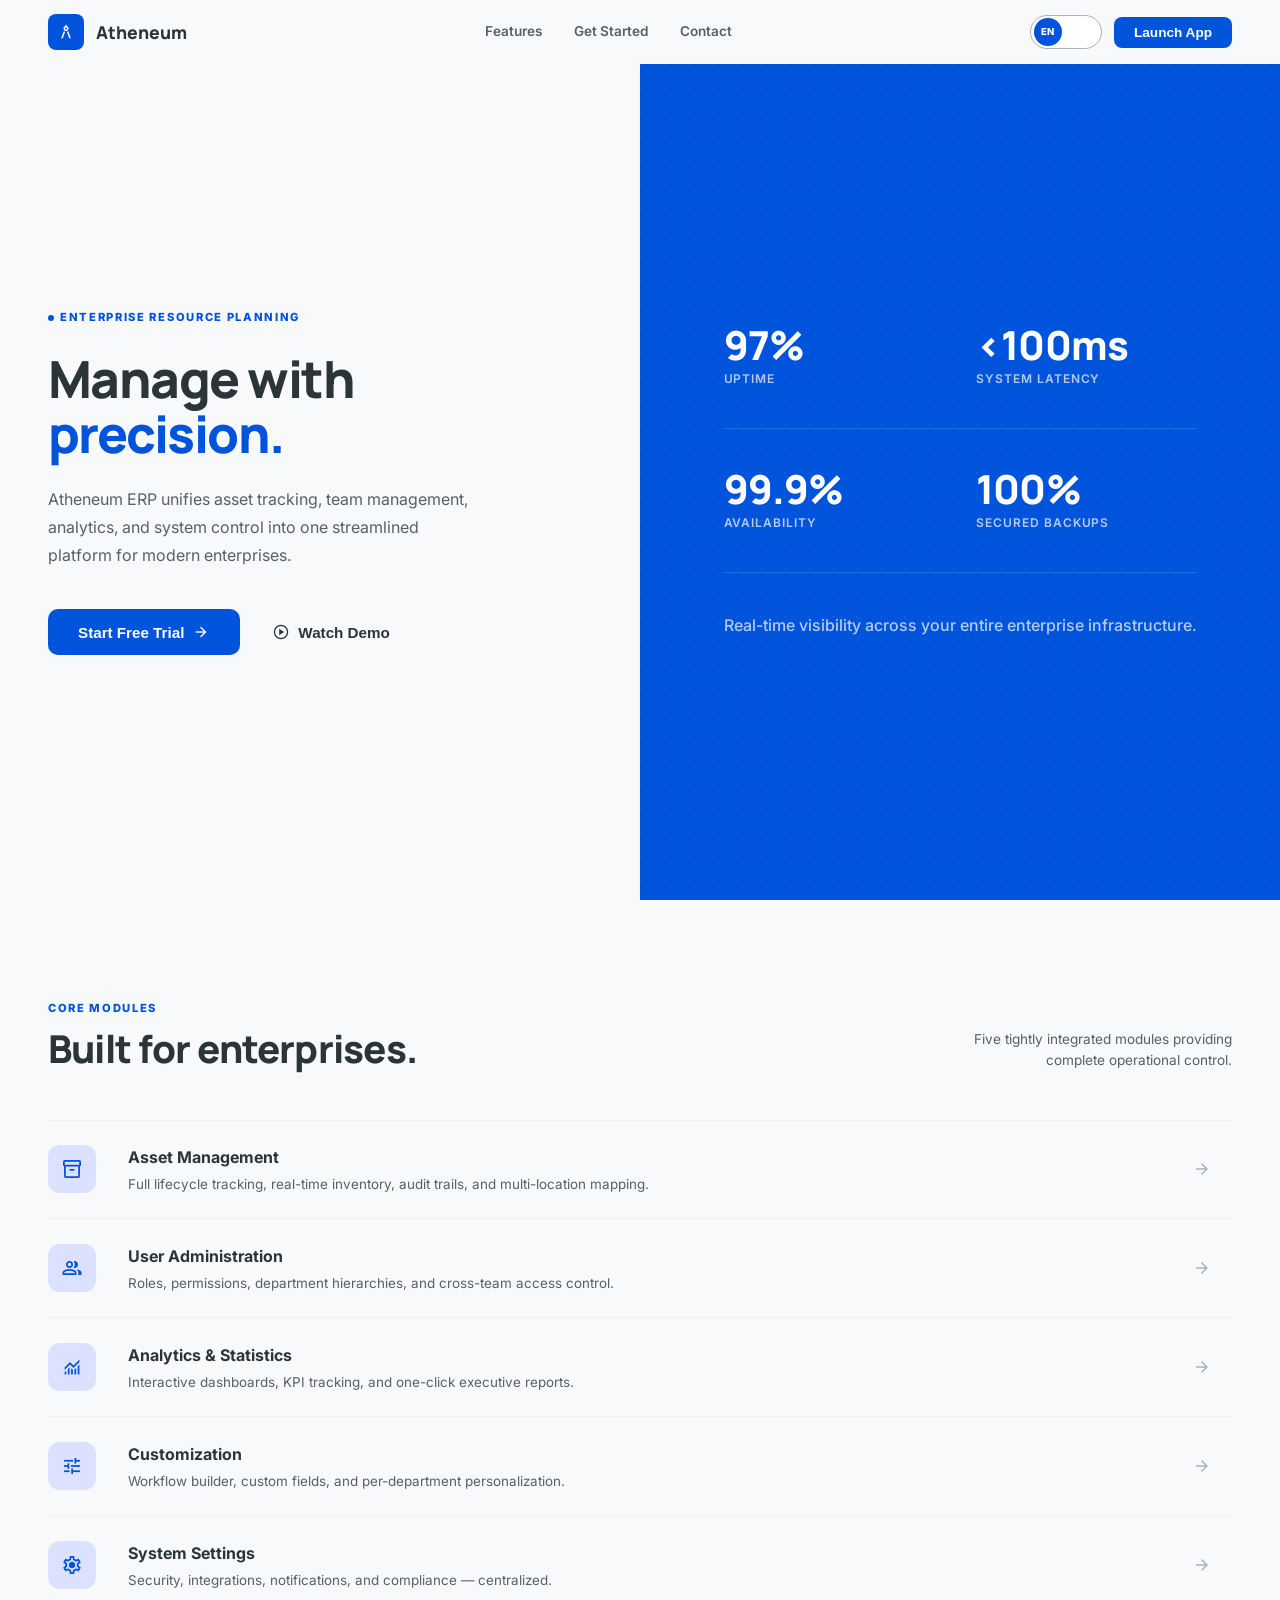
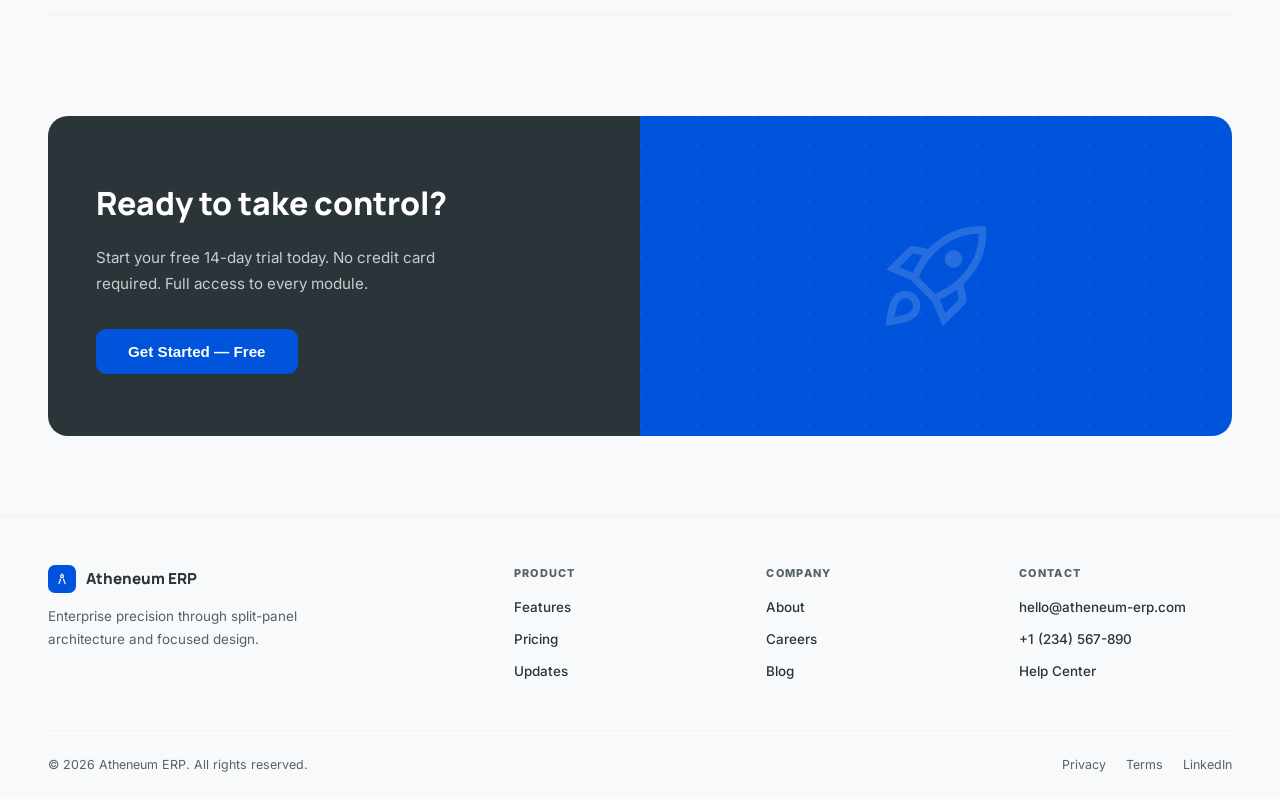
==== commit cacdd7e6: "created POS visuals and landing page (didn't decide between 3 and 5 yet)" ====
--- a/small-projects/ERP/landing/design5.html
+++ b/small-projects/ERP/landing/design5.html
@@ -849,24 +849,36 @@
         <div class="hero-panel-content fade-up">
           <div class="panel-stats">
             <div class="panel-stat">
-              <div class="value font-headline">1,284</div>
-              <div class="label" data-en="Assets" data-ar="أصول">Assets</div>
+              <div class="value font-headline">97%</div>
+              <div class="label" data-en="Uptime" data-ar="وقت التشغيل">
+                Uptime
+              </div>
             </div>
             <div class="panel-stat">
-              <div class="value font-headline">92.4%</div>
-              <div class="label" data-en="Deploy Rate" data-ar="معدل النشر">
-                Deploy Rate
+              <div class="value font-headline">&lt;100ms</div>
+              <div
+                class="label"
+                data-en="System Latency"
+                data-ar="زمن استجابة النظام"
+              >
+                System Latency
               </div>
             </div>
             <div class="panel-divider"></div>
             <div class="panel-stat">
-              <div class="value font-headline">$240k</div>
-              <div class="label" data-en="Value" data-ar="القيمة">Value</div>
+              <div class="value font-headline">99.9%</div>
+              <div class="label" data-en="Availability" data-ar="التوفر">
+                Availability
+              </div>
             </div>
             <div class="panel-stat">
-              <div class="value font-headline">42</div>
-              <div class="label" data-en="In Maintenance" data-ar="قيد الصيانة">
-                In Maintenance
+              <div class="value font-headline">100%</div>
+              <div
+                class="label"
+                data-en="Secured Backups"
+                data-ar="نسخ احتياطية مؤمنة"
+              >
+                Secured Backups
               </div>
             </div>
             <div class="panel-divider"></div>
